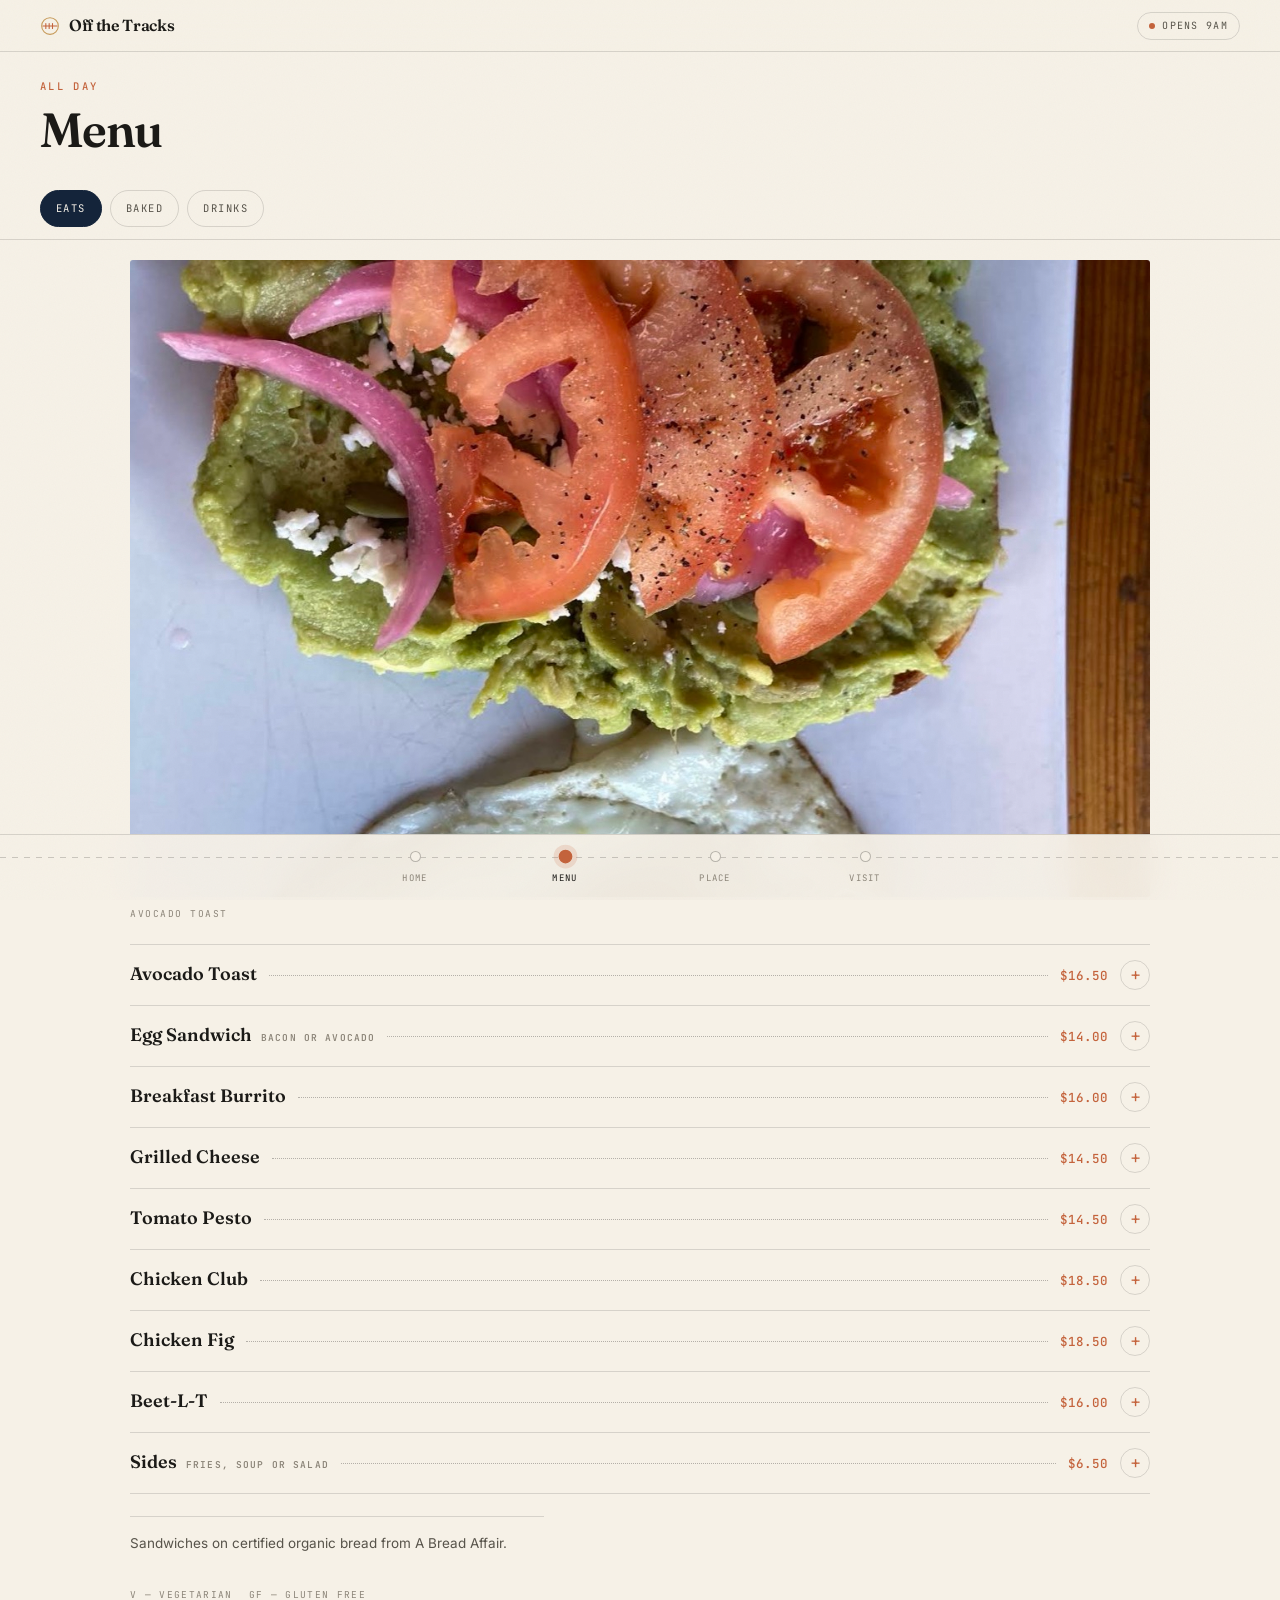
==== site/menu.html @ de255e54 "Add pickup ordering and table booking (simulated) Two interactive flows for the pitch, neither of wh" ====
<!doctype html>
<html lang="en">
<head>
<meta charset="utf-8">
<meta name="viewport" content="width=device-width, initial-scale=1, viewport-fit=cover">
<title>Menu — Off the Tracks</title>
<meta name="description" content="Coffee, pastry, breakfast and lunch at Off the Tracks, Railspur Alley, Granville Island.">
<meta name="theme-color" content="#F6F1E7">

<link rel="preconnect" href="https://fonts.googleapis.com">
<link rel="preconnect" href="https://fonts.gstatic.com" crossorigin>
<link rel="stylesheet" href="https://fonts.googleapis.com/css2?family=Fraunces:opsz,wght@9..144,300;9..144,400;9..144,600&family=Inter:wght@300;400;500&family=JetBrains+Mono:wght@400;500&display=swap">
<link rel="stylesheet" href="app.css">

<style>
/* ── menu only ─────────────────────────────────────────── */
.head{padding:26px var(--pad) 4px}
.head h1{font-size:clamp(34px,10vw,48px)}

.tabs{
  position:sticky;top:var(--top);z-index:40;
  padding:12px var(--pad);background:rgba(246,241,231,.94);
  backdrop-filter:blur(14px);-webkit-backdrop-filter:blur(14px);
  border-bottom:1px solid var(--line);margin-top:18px;
}
.tabs__row{display:flex;gap:8px;overflow-x:auto;scrollbar-width:none}
.tabs__row::-webkit-scrollbar{display:none}
.tab{
  flex:none;padding:9px 15px;border-radius:100px;border:1px solid var(--line);
  font-family:var(--mono);font-size:10.5px;letter-spacing:.14em;text-transform:uppercase;
  color:var(--ink-60);white-space:nowrap;min-height:36px;transition:all .3s var(--ease);
}
.tab[aria-selected="true"]{background:var(--navy);border-color:var(--navy);color:var(--cream)}

.panel{padding:20px var(--pad) 34px;max-width:var(--maxw);margin:0 auto}

/* photo cards — the picture does the describing */
.mgrid{display:grid;grid-template-columns:repeat(2,1fr);gap:12px}
.mcard{
  background:var(--cream-2);border:1px solid var(--line);border-radius:3px;overflow:hidden;
  display:flex;flex-direction:column;
}
.mcard__ph{position:relative;aspect-ratio:1/1;overflow:hidden}
.mcard__ph img{width:100%;height:100%;object-fit:cover}
.mcard__tag{
  position:absolute;top:8px;left:8px;background:var(--terra);color:#fff;
  font-family:var(--mono);font-size:8.5px;letter-spacing:.14em;text-transform:uppercase;
  padding:3px 7px;border-radius:2px;
}
.mcard__in{padding:11px 12px 13px;display:flex;flex-direction:column;gap:7px;flex:1}
.mcard h3{font-size:15px;line-height:1.2}
.mcard__foot{display:flex;align-items:center;gap:7px;margin-top:auto}
.price{font-family:var(--mono);font-size:12.5px;font-weight:500;color:var(--terra)}
.chip{
  font-family:var(--mono);font-size:8.5px;letter-spacing:.1em;padding:2px 5px;border-radius:2px;
  border:1px solid rgba(34,64,46,.32);color:var(--fir);
}

/* one photo opens each tab, then the list */
.mhero{margin:0 0 22px}
.mhero img{width:100%;aspect-ratio:16/10;object-fit:cover;border-radius:3px}
.mhero figcaption{
  margin-top:9px;font-family:var(--mono);font-size:9.5px;letter-spacing:.16em;
  text-transform:uppercase;color:var(--ink-40);
}
.mfoot{
  margin:22px 0 0;padding-top:16px;border-top:1px solid var(--line);
  font-size:13.5px;line-height:1.55;color:var(--ink-60);max-width:46ch;
}

/* rows — name, and nothing it doesn't need */
.mrows{border-top:1px solid var(--line)}
.mrow{display:flex;align-items:baseline;gap:12px;padding:15px 0;border-bottom:1px solid var(--line)}
.mrow__n{font-family:var(--serif);font-size:18px;font-weight:600;flex:none}
.mrow__n i{
  font-style:normal;font-family:var(--mono);font-size:9.5px;letter-spacing:.12em;
  text-transform:uppercase;color:var(--ink-40);margin-left:9px;
}
.mrow__dot{flex:1;border-bottom:1px dotted rgba(27,26,23,.3);transform:translateY(-4px)}

.legend{
  margin:0 auto;padding:0 var(--pad) 34px;max-width:var(--maxw);
  font-family:var(--mono);font-size:9.5px;letter-spacing:.14em;
  text-transform:uppercase;color:var(--ink-40);display:flex;gap:16px;flex-wrap:wrap;
}
.note{
  margin:26px var(--pad) 0;padding:14px 16px;border-left:2px solid var(--brass);
  background:var(--cream-2);font-size:13px;line-height:1.55;color:var(--ink-60);
}
.note b{font-family:var(--serif);color:var(--ink);display:block;font-size:14.5px;margin-bottom:2px}

@media(min-width:760px){ .mgrid{grid-template-columns:repeat(4,1fr);gap:16px} }
</style>
</head>
<body>

<header class="top">
  <a class="top__name" href="index.html" aria-label="Off the Tracks, home">
    <svg viewBox="0 0 24 24" fill="none" aria-hidden="true">
      <circle cx="12" cy="12" r="10" stroke="#C89B5A" stroke-width="1.3"/>
      <path d="M3.5 12h17M7 9v6M11 9v6M15 9v6" stroke="#C4633C" stroke-width="1.3" stroke-linecap="round"/>
    </svg>
    Off the Tracks
  </a>
  <div class="status" id="status" role="status" aria-live="polite">
    <span class="status__dot"></span><span class="status__txt">Hours</span>
  </div>
</header>

<main>
  <div class="head">
    <p class="eyebrow">All day</p>
    <h1>Menu</h1>
  </div>

  <div class="tabs">
    <div class="tabs__row" role="tablist" aria-label="Menu categories" id="tabs"></div>
  </div>

  <div class="panel" id="panel"></div>

  <p class="legend"><span>V — Vegetarian</span><span>GF — Gluten free</span></p>
</main>

<nav class="line" aria-label="Main">
  <a class="stop" href="index.html"><span class="stop__pin"></span>Home</a>
  <a class="stop" href="menu.html" aria-current="page"><span class="stop__pin"></span>Menu</a>
  <a class="stop" href="place.html"><span class="stop__pin"></span>Place</a>
  <a class="stop" href="visit.html"><span class="stop__pin"></span>Visit</a>
</nav>

<div class="toast" id="toast" role="status" aria-live="polite"></div>
<script src="app.js"></script>
<script src="order.js"></script>
</body>
</html>
---- site/app.css ----
/* ═══════════════════════════════════════════════════════════
   OFF THE TRACKS — shared stylesheet
   Four pages, one job each. Palette taken from the room:
   Railspur navy (signage, umbrellas, the blue cups), terracotta
   (banners, patio chairs), fir green (siding), brass, paper cream.
   ═══════════════════════════════════════════════════════════ */
:root{
  --navy:#14243A;  --terra:#C4633C;  --brass:#C89B5A;  --fir:#22402E;
  --cream:#F6F1E7; --cream-2:#EFE7D9;
  --ink:#1B1A17;   --ink-60:#57534A; --ink-40:#8C8579;
  --line:rgba(27,26,23,.14);

  --serif:'Fraunces',ui-serif,Georgia,serif;
  --sans:'Inter',-apple-system,BlinkMacSystemFont,'Segoe UI',Roboto,sans-serif;
  --mono:'JetBrains Mono',ui-monospace,SFMono-Regular,Menlo,monospace;

  --pad:22px;
  --maxw:1100px;
  --ease:cubic-bezier(.22,.61,.36,1);
  --ease-out:cubic-bezier(.16,1,.3,1);
  --nav:calc(66px + env(safe-area-inset-bottom,0px));
  --top:calc(52px + env(safe-area-inset-top,0px));
}

*,*::before,*::after{box-sizing:border-box}
html{-webkit-text-size-adjust:100%}
body{
  margin:0;background:var(--cream);color:var(--ink);
  font-family:var(--sans);font-size:16px;line-height:1.6;
  -webkit-font-smoothing:antialiased;overflow-x:hidden;
  padding-bottom:var(--nav);
}
img{max-width:100%;display:block}
[hidden]{display:none!important}   /* .btn's display:flex would otherwise win */
a{color:inherit;text-decoration:none}
button{font:inherit;color:inherit;border:0;background:none;cursor:pointer}
:focus-visible{outline:2px solid var(--terra);outline-offset:3px}

/* paper grain */
body::after{
  content:"";position:fixed;inset:0;z-index:9998;pointer-events:none;
  opacity:.035;mix-blend-mode:multiply;
  background-image:url("data:image/svg+xml,%3Csvg xmlns='http://www.w3.org/2000/svg' width='200' height='200'%3E%3Cfilter id='n'%3E%3CfeTurbulence type='fractalNoise' baseFrequency='.85' numOctaves='3'/%3E%3C/filter%3E%3Crect width='200' height='200' filter='url(%23n)'/%3E%3C/svg%3E");
}

/* native cross-document transitions where supported */
@view-transition{navigation:auto}

h1,h2,h3{font-family:var(--serif);font-weight:600;line-height:1.08;margin:0;letter-spacing:-.025em}
h2{font-size:clamp(28px,8vw,42px)}
p{margin:0 0 .9em}
.wrap{width:100%;max-width:var(--maxw);margin:0 auto;padding:0 var(--pad)}
.eyebrow{
  font-family:var(--mono);font-size:10.5px;font-weight:500;
  letter-spacing:.22em;text-transform:uppercase;color:var(--terra);
}

/* ═══ TOP BAR ═══════════════════════════════════════════ */
.top{
  position:sticky;top:0;z-index:50;height:var(--top);
  padding:env(safe-area-inset-top,0px) var(--pad) 0;
  display:flex;align-items:center;justify-content:space-between;gap:12px;
  background:rgba(246,241,231,.92);border-bottom:1px solid var(--line);
  backdrop-filter:blur(14px);-webkit-backdrop-filter:blur(14px);
}
.top--dark{background:rgba(20,36,58,.6);border-bottom-color:rgba(246,241,231,.14)}
.top__name{
  font-family:var(--serif);font-size:16px;font-weight:600;letter-spacing:-.02em;
  display:flex;align-items:center;gap:9px;
}
.top__name svg{width:20px;height:20px;flex:none}
.top--dark .top__name{color:var(--cream)}

.status{
  display:inline-flex;align-items:center;gap:7px;
  font-family:var(--mono);font-size:10px;letter-spacing:.13em;text-transform:uppercase;
  padding:5px 11px;border-radius:100px;white-space:nowrap;
  border:1px solid var(--line);color:var(--ink-60);
}
.status__dot{width:6px;height:6px;border-radius:50%;background:#3E9B5C;flex:none}
.status__dot.shut{background:var(--terra)}
.top--dark .status{border-color:rgba(246,241,231,.28);color:rgba(246,241,231,.85);
  background:rgba(15,26,42,.35)}
.top--dark .status__dot{background:#79C08C}

/* ═══ BOTTOM NAV — the line, with four stops ════════════ */
.line{
  position:fixed;left:0;right:0;bottom:0;z-index:80;height:var(--nav);
  padding-bottom:env(safe-area-inset-bottom,0px);
  background:rgba(246,241,231,.95);border-top:1px solid var(--line);
  backdrop-filter:blur(16px);-webkit-backdrop-filter:blur(16px);
  display:flex;
}
.line::before{                       /* the rail itself */
  content:"";position:absolute;left:0;right:0;top:22px;height:1px;
  background:repeating-linear-gradient(90deg,rgba(27,26,23,.2) 0 6px,transparent 6px 12px);
}
.stop{
  flex:1;display:flex;flex-direction:column;align-items:center;justify-content:flex-start;
  gap:9px;padding-top:16px;position:relative;min-height:56px;
  font-family:var(--mono);font-size:9px;letter-spacing:.14em;text-transform:uppercase;
  color:var(--ink-40);transition:color .3s var(--ease);
}
.stop__pin{
  width:11px;height:11px;border-radius:50%;background:var(--cream);
  border:1.5px solid rgba(27,26,23,.28);position:relative;z-index:1;
  transition:all .35s var(--ease-out);
}
.stop[aria-current="page"]{color:var(--ink)}
.stop[aria-current="page"] .stop__pin{
  background:var(--terra);border-color:var(--terra);transform:scale(1.25);
  box-shadow:0 0 0 4px rgba(196,99,60,.16);
}
.stop:active .stop__pin{transform:scale(.9)}

/* ═══ reveal ════════════════════════════════════════════ */
.rv{opacity:0;transform:translateY(18px);transition:opacity .7s var(--ease),transform .7s var(--ease)}
.rv.in{opacity:1;transform:none}
.rv[data-d="1"]{transition-delay:.07s}.rv[data-d="2"]{transition-delay:.14s}
.rv[data-d="3"]{transition-delay:.21s}.rv[data-d="4"]{transition-delay:.28s}

/* ═══ buttons ═══════════════════════════════════════════ */
.btn{
  display:flex;align-items:center;justify-content:center;gap:9px;min-height:52px;
  border-radius:3px;font-family:var(--mono);font-size:11px;letter-spacing:.14em;
  text-transform:uppercase;transition:transform .2s var(--ease);
}
.btn:active{transform:scale(.98)}
.btn svg{width:15px;height:15px;stroke:currentColor;fill:none;stroke-width:1.7;flex:none}
.btn--fill{background:var(--terra);color:#fff}
.btn--out{border:1px solid var(--line);color:var(--ink)}
.on-navy .btn--out{border-color:rgba(246,241,231,.3);color:var(--cream)}

/* ═══ toast ═════════════════════════════════════════════ */
.toast{
  position:fixed;left:50%;top:calc(env(safe-area-inset-top,0px) + 62px);z-index:300;
  transform:translate(-50%,-16px);opacity:0;pointer-events:none;
  background:var(--navy);color:var(--cream);padding:10px 18px;border-radius:100px;
  font-family:var(--mono);font-size:10px;letter-spacing:.14em;text-transform:uppercase;
  transition:opacity .3s var(--ease),transform .35s var(--ease-out);white-space:nowrap;
  box-shadow:0 4px 20px rgba(15,26,42,.25);
}
.toast.on{opacity:1;transform:translate(-50%,0)}

/* ═══ shared: photo tiles ═══════════════════════════════ */
.fade{opacity:0;transform:scale(1.02);transition:opacity .6s var(--ease),transform .8s var(--ease)}
.fade.ok{opacity:1;transform:none}

/* ═══════════════════════════════════════════════════════
   ORDERING + BOOKING
   Shared by order.js (cart, checkout) and reserve.js (tables).
   ═══════════════════════════════════════════════════════ */

/* the little + on each menu item */
.add{
  width:30px;height:30px;flex:none;margin-left:auto;border-radius:50%;
  border:1px solid var(--line);color:var(--terra);font-size:17px;line-height:1;
  display:grid;place-items:center;transition:all .2s var(--ease);
}
.add:active{transform:scale(.88);background:var(--terra);color:#fff;border-color:var(--terra)}
@media(hover:hover){.add:hover{background:var(--terra);color:#fff;border-color:var(--terra)}}

/* floating cart pill, above the rail */
.cartpill{
  position:fixed;left:50%;transform:translateX(-50%);
  bottom:calc(var(--nav) + 14px);z-index:90;
  display:flex;align-items:center;gap:10px;
  padding:12px 18px;border-radius:100px;background:var(--navy);color:var(--cream);
  font-family:var(--mono);font-size:11px;letter-spacing:.12em;text-transform:uppercase;
  box-shadow:0 6px 24px rgba(15,26,42,.34);
  animation:pillIn .45s var(--ease-out);
}
.cartpill svg{width:16px;height:16px;stroke:currentColor;fill:none;stroke-width:1.6}
.cartpill b{color:var(--brass);font-weight:500}
.cartpill.pop{animation:pop .4s var(--ease-out)}
@keyframes pillIn{from{opacity:0;transform:translate(-50%,14px)}to{opacity:1;transform:translate(-50%,0)}}
@keyframes pop{0%{transform:translate(-50%,0) scale(1)}45%{transform:translate(-50%,0) scale(1.07)}100%{transform:translate(-50%,0) scale(1)}}

/* bottom sheet */
.sheet{position:fixed;inset:0;z-index:200;display:none}
.sheet.open{display:block}
.sheet__scrim{
  position:absolute;inset:0;background:rgba(12,20,32,.6);
  opacity:0;transition:opacity .3s var(--ease);
}
.sheet.show .sheet__scrim{opacity:1}
.sheet__panel{
  position:absolute;left:0;right:0;bottom:0;max-height:92svh;
  background:var(--cream);border-radius:14px 14px 0 0;
  transform:translateY(100%);transition:transform .38s var(--ease-out);
  display:flex;flex-direction:column;
}
.sheet.show .sheet__panel{transform:none}
.sheet__panel::before{
  content:"";position:absolute;top:9px;left:50%;transform:translateX(-50%);
  width:36px;height:4px;border-radius:2px;background:rgba(27,26,23,.18);
}
.sheet__x{
  position:absolute;top:6px;right:6px;width:44px;height:44px;
  display:grid;place-items:center;font-size:24px;color:var(--ink-40);z-index:2;
}
.sheet__body{
  overflow-y:auto;-webkit-overflow-scrolling:touch;
  padding:34px var(--pad) calc(28px + env(safe-area-inset-bottom,0px));
}
.sheet__h{font-family:var(--serif);font-size:28px;font-weight:600;letter-spacing:-.025em;margin:8px 0 6px}
.sheet__note{color:var(--ink-60);font-size:14.5px;line-height:1.6;margin:0 0 22px}

/* cart lines */
.lines{margin:18px 0 0;border-top:1px solid var(--line)}
.cline{
  display:grid;grid-template-columns:1fr auto;gap:4px 14px;align-items:center;
  padding:14px 0;border-bottom:1px solid var(--line);
}
.cline__n{font-family:var(--serif);font-size:17px;font-weight:600}
.cline__p{font-family:var(--mono);font-size:13px;color:var(--terra)}
.qty{grid-column:1/-1;display:flex;align-items:center;gap:14px;margin-top:2px}
.qty button{
  width:30px;height:30px;border:1px solid var(--line);border-radius:50%;
  display:grid;place-items:center;font-size:15px;color:var(--ink);
}
.qty button:active{background:var(--cream-2)}
.qty span{font-family:var(--mono);font-size:13px;min-width:14px;text-align:center}

.totals{margin:20px 0 24px;padding-top:4px}
.totals div{display:flex;justify-content:space-between;padding:6px 0}
.totals dt{color:var(--ink-60);font-size:14px}
.totals dd{margin:0;font-family:var(--mono);font-size:13px}
.totals__t{border-top:1px solid var(--line);margin-top:6px;padding-top:12px!important}
.totals__t dt{color:var(--ink);font-family:var(--serif);font-size:18px;font-weight:600}
.totals__t dd{font-size:16px;color:var(--terra);font-weight:500}

/* form fields */
.fld{display:block;margin-top:16px}
.fld span{
  display:block;font-family:var(--mono);font-size:9.5px;letter-spacing:.16em;
  text-transform:uppercase;color:var(--ink-40);margin-bottom:7px;
}
.fld input{
  width:100%;min-height:50px;padding:0 14px;font:inherit;font-size:16px;
  background:var(--cream-2);border:1px solid var(--line);border-radius:3px;color:var(--ink);
}
.fld input:focus{outline:2px solid var(--terra);outline-offset:1px}

/* pickup-time and payment choices */
.chips{display:flex;gap:8px;overflow-x:auto;scrollbar-width:none;padding-bottom:4px;margin-bottom:6px}
.chips::-webkit-scrollbar{display:none}
.chip2{
  flex:none;padding:11px 15px;border-radius:100px;border:1px solid var(--line);
  font-family:var(--mono);font-size:10.5px;letter-spacing:.1em;text-transform:uppercase;
  color:var(--ink-60);white-space:nowrap;min-height:42px;transition:all .25s var(--ease);
}
.chip2[aria-checked="true"]{background:var(--navy);border-color:var(--navy);color:var(--cream)}

.pay{display:grid;gap:8px;margin:12px 0 26px}
.pay__opt{
  text-align:left;padding:15px 16px;border:1px solid var(--line);border-radius:3px;
  transition:all .25s var(--ease);
}
.pay__opt b{display:block;font-family:var(--serif);font-size:16px;font-weight:600}
.pay__opt span{font-size:12.5px;color:var(--ink-40)}
.pay__opt[aria-checked="true"]{border-color:var(--terra);background:rgba(196,99,60,.06)}

.sheet__body .btn,.rsv__form .btn{width:100%}
.btn--ghost{color:var(--ink-40);font-size:10.5px;margin-top:10px}
.btn[disabled]{opacity:.6;pointer-events:none}

/* confirmation */
.tick2{
  width:46px;height:46px;border-radius:50%;background:var(--fir);color:var(--cream);
  display:grid;place-items:center;font-size:22px;margin-bottom:18px;
  animation:pop2 .5s var(--ease-out);
}
@keyframes pop2{from{transform:scale(.4);opacity:0}to{transform:scale(1);opacity:1}}
.demo{
  margin:18px 0 22px;padding:11px 14px;border-left:2px solid var(--brass);
  background:var(--cream-2);font-size:12.5px;line-height:1.5;color:var(--ink-60);
}

/* ── booking ─────────────────────────────────────────── */
.rsv__h{font-family:var(--serif);font-size:clamp(28px,7.6vw,38px);font-weight:600;
  letter-spacing:-.025em;margin:10px 0 8px}
.rsv__sub{color:var(--ink-60);font-size:15px;line-height:1.6;margin:0 0 26px;max-width:44ch}
.rsv__lbl{
  font-family:var(--mono);font-size:9.5px;letter-spacing:.18em;text-transform:uppercase;
  color:var(--ink-40);margin:22px 0 10px;display:flex;align-items:center;gap:12px;
}
.rsv__avail{font-style:normal;color:var(--fir)}
.rsv__avail.none{color:var(--terra)}
.rsv__row{display:flex;gap:8px;flex-wrap:wrap}
.rsv__row--scroll{flex-wrap:nowrap;overflow-x:auto;scrollbar-width:none;padding-bottom:4px}
.rsv__row--scroll::-webkit-scrollbar{display:none}

.pchip{
  min-width:44px;min-height:44px;padding:0 12px;border-radius:3px;border:1px solid var(--line);
  font-family:var(--mono);font-size:13px;color:var(--ink-60);transition:all .25s var(--ease);
}
.pchip[aria-checked="true"]{background:var(--navy);border-color:var(--navy);color:var(--cream)}

.dchip{
  flex:none;width:62px;padding:9px 0 10px;border-radius:3px;border:1px solid var(--line);
  display:flex;flex-direction:column;align-items:center;gap:1px;transition:all .25s var(--ease);
}
.dchip span{font-family:var(--mono);font-size:8.5px;letter-spacing:.1em;text-transform:uppercase;color:var(--ink-40)}
.dchip b{font-family:var(--serif);font-size:19px;font-weight:600}
.dchip i{font-family:var(--mono);font-size:8.5px;letter-spacing:.1em;text-transform:uppercase;color:var(--ink-40);font-style:normal}
.dchip[aria-checked="true"]{background:var(--navy);border-color:var(--navy)}
.dchip[aria-checked="true"] span,.dchip[aria-checked="true"] b,.dchip[aria-checked="true"] i{color:var(--cream)}

.slots{display:grid;grid-template-columns:repeat(3,1fr);gap:8px}
.slot{
  min-height:52px;border:1px solid var(--line);border-radius:3px;
  display:flex;flex-direction:column;align-items:center;justify-content:center;gap:2px;
  font-family:var(--mono);font-size:12px;color:var(--ink);transition:all .25s var(--ease);
}
.slot i{font-style:normal;font-size:8.5px;letter-spacing:.1em;text-transform:uppercase;color:var(--ink-40)}
.slot i.few{color:var(--terra)}
.slot[disabled]{opacity:.4;text-decoration:line-through;pointer-events:none}
.slot[aria-checked="true"]{background:var(--navy);border-color:var(--navy);color:var(--cream)}
.slot[aria-checked="true"] i{color:var(--brass)}

.rsv__none{color:var(--ink-40);font-size:14px}
.rsv__form{margin-top:26px;padding-top:22px;border-top:1px solid var(--line)}
.rsv__pick{font-size:14.5px;color:var(--ink-60);margin:0 0 6px}
.rsv__pick b{color:var(--ink);font-family:var(--serif);font-size:16px}
.rsv__form .btn{margin-top:20px}

@media(min-width:760px){
  :root{--pad:40px}
  .line{justify-content:center;gap:20px}   /* the bottom nav, not a cart row */
  .stop{flex:0 0 130px}
  .sheet__panel{left:50%;transform:translate(-50%,100%);max-width:540px;border-radius:14px 14px 0 0}
  .sheet.show .sheet__panel{transform:translate(-50%,0)}
  .slots{grid-template-columns:repeat(5,1fr)}
}
@media(prefers-reduced-motion:reduce){
  *,*::before,*::after{animation-duration:.01ms!important;transition-duration:.01ms!important}
  .rv{opacity:1;transform:none}
  @view-transition{navigation:none}
}
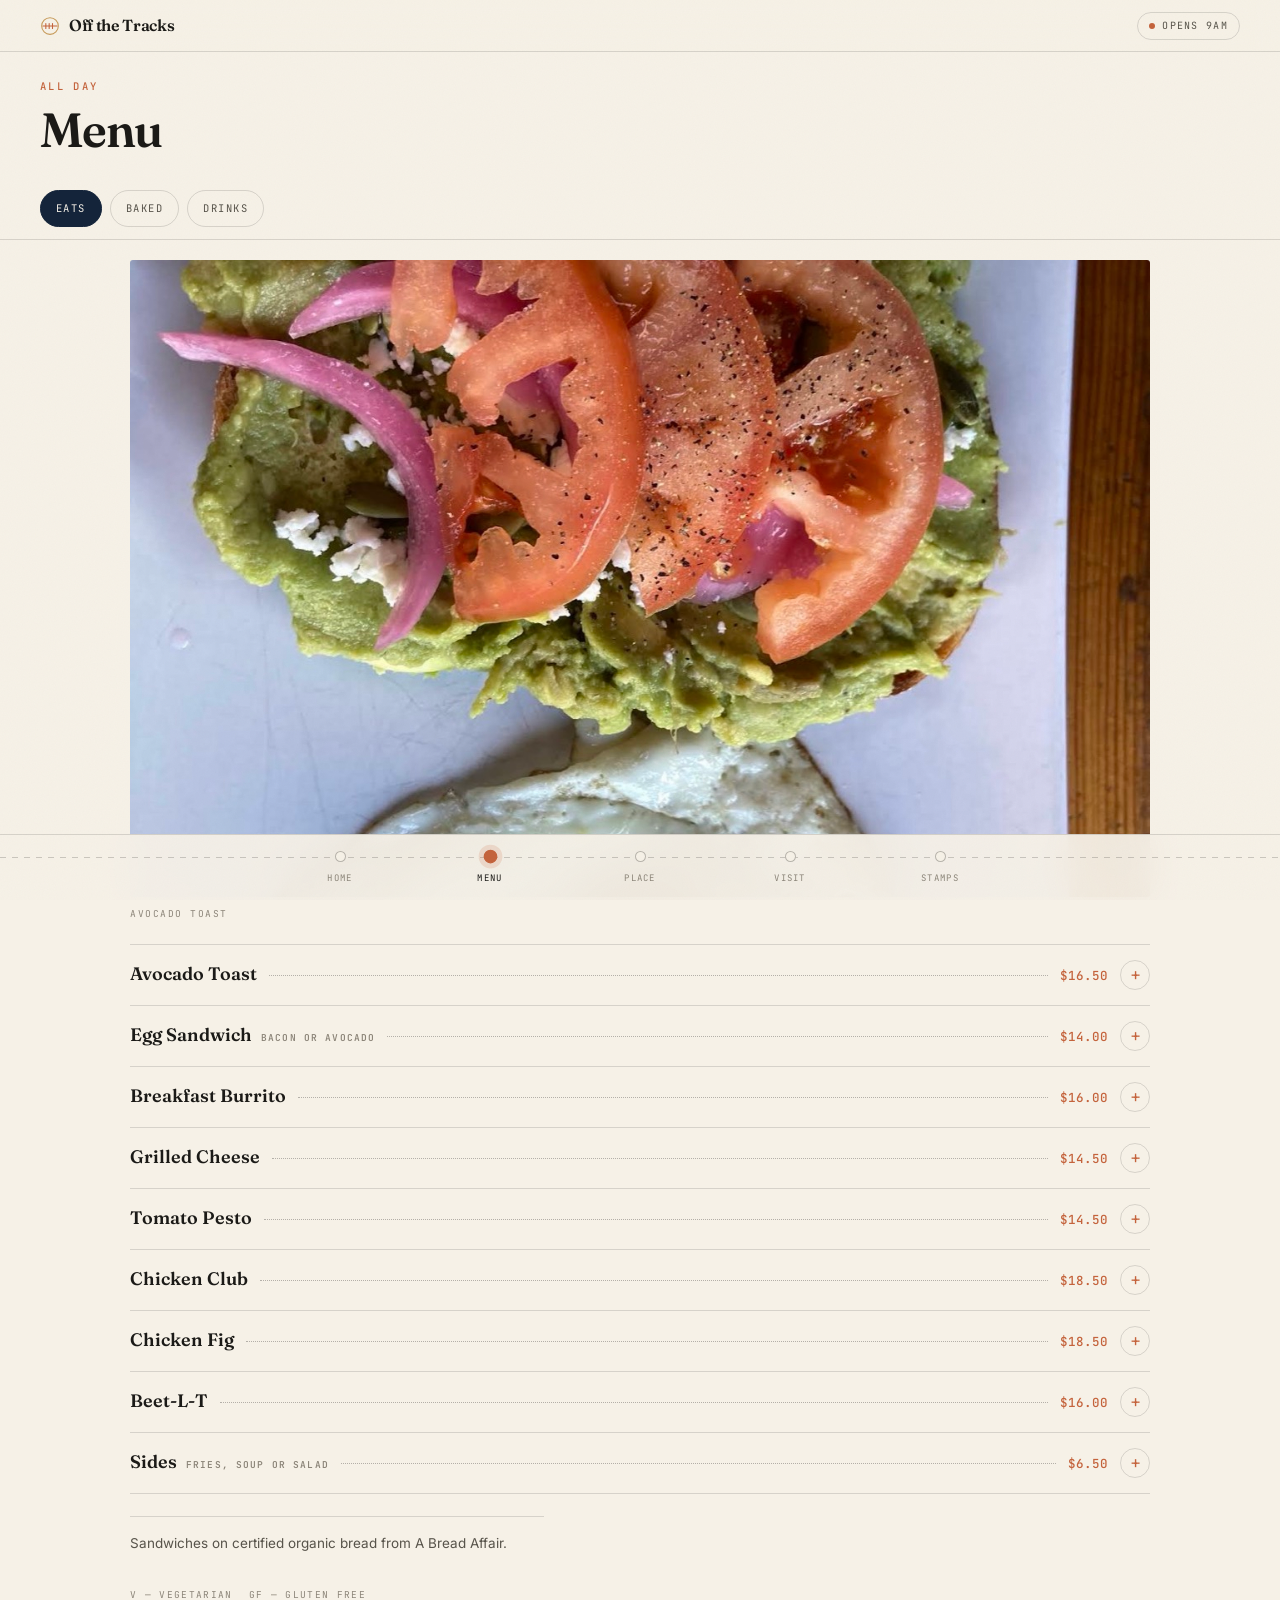
==== commit d643e985: "Make it an app: installable, offline, stamp card, story, reviews Closes the gap against tracksbistro" ====
--- a/site/menu.html
+++ b/site/menu.html
@@ -11,6 +11,8 @@
 <link rel="preconnect" href="https://fonts.gstatic.com" crossorigin>
 <link rel="stylesheet" href="https://fonts.googleapis.com/css2?family=Fraunces:opsz,wght@9..144,300;9..144,400;9..144,600&family=Inter:wght@300;400;500&family=JetBrains+Mono:wght@400;500&display=swap">
 <link rel="stylesheet" href="app.css">
+<link rel="manifest" href="manifest.webmanifest">
+<link rel="apple-touch-icon" href="icons/apple-touch-icon.png">
 
 <style>
 /* ── menu only ─────────────────────────────────────────── */
@@ -127,6 +129,7 @@
   <a class="stop" href="menu.html" aria-current="page"><span class="stop__pin"></span>Menu</a>
   <a class="stop" href="place.html"><span class="stop__pin"></span>Place</a>
   <a class="stop" href="visit.html"><span class="stop__pin"></span>Visit</a>
+  <a class="stop" href="rewards.html"><span class="stop__pin"></span>Stamps</a>
 </nav>
 
 <div class="toast" id="toast" role="status" aria-live="polite"></div>
--- a/site/app.css
+++ b/site/app.css
@@ -146,6 +146,24 @@
 .fade{opacity:0;transform:scale(1.02);transition:opacity .6s var(--ease),transform .8s var(--ease)}
 .fade.ok{opacity:1;transform:none}
 
+/* install invitation — one line, dismissable, never shown twice */
+.install{
+  position:fixed;left:10px;right:10px;bottom:calc(var(--nav) + 10px);z-index:95;
+  display:flex;align-items:center;gap:10px;
+  padding:11px 12px 11px 16px;border-radius:100px;
+  background:var(--navy);color:var(--cream);
+  font-family:var(--mono);font-size:10.5px;letter-spacing:.1em;
+  box-shadow:0 6px 24px rgba(15,26,42,.32);
+  transform:translateY(120%);transition:transform .45s var(--ease-out);
+}
+.install.in{transform:none}
+.install span{flex:1;line-height:1.4}
+.install__go{
+  background:var(--terra);color:#fff;border-radius:100px;padding:8px 15px;
+  font-family:var(--mono);font-size:10.5px;letter-spacing:.12em;text-transform:uppercase;flex:none;
+}
+.install__x{width:30px;height:30px;color:rgba(246,241,231,.55);font-size:19px;flex:none}
+
 /* ═══════════════════════════════════════════════════════
    ORDERING + BOOKING
    Shared by order.js (cart, checkout) and reserve.js (tables).
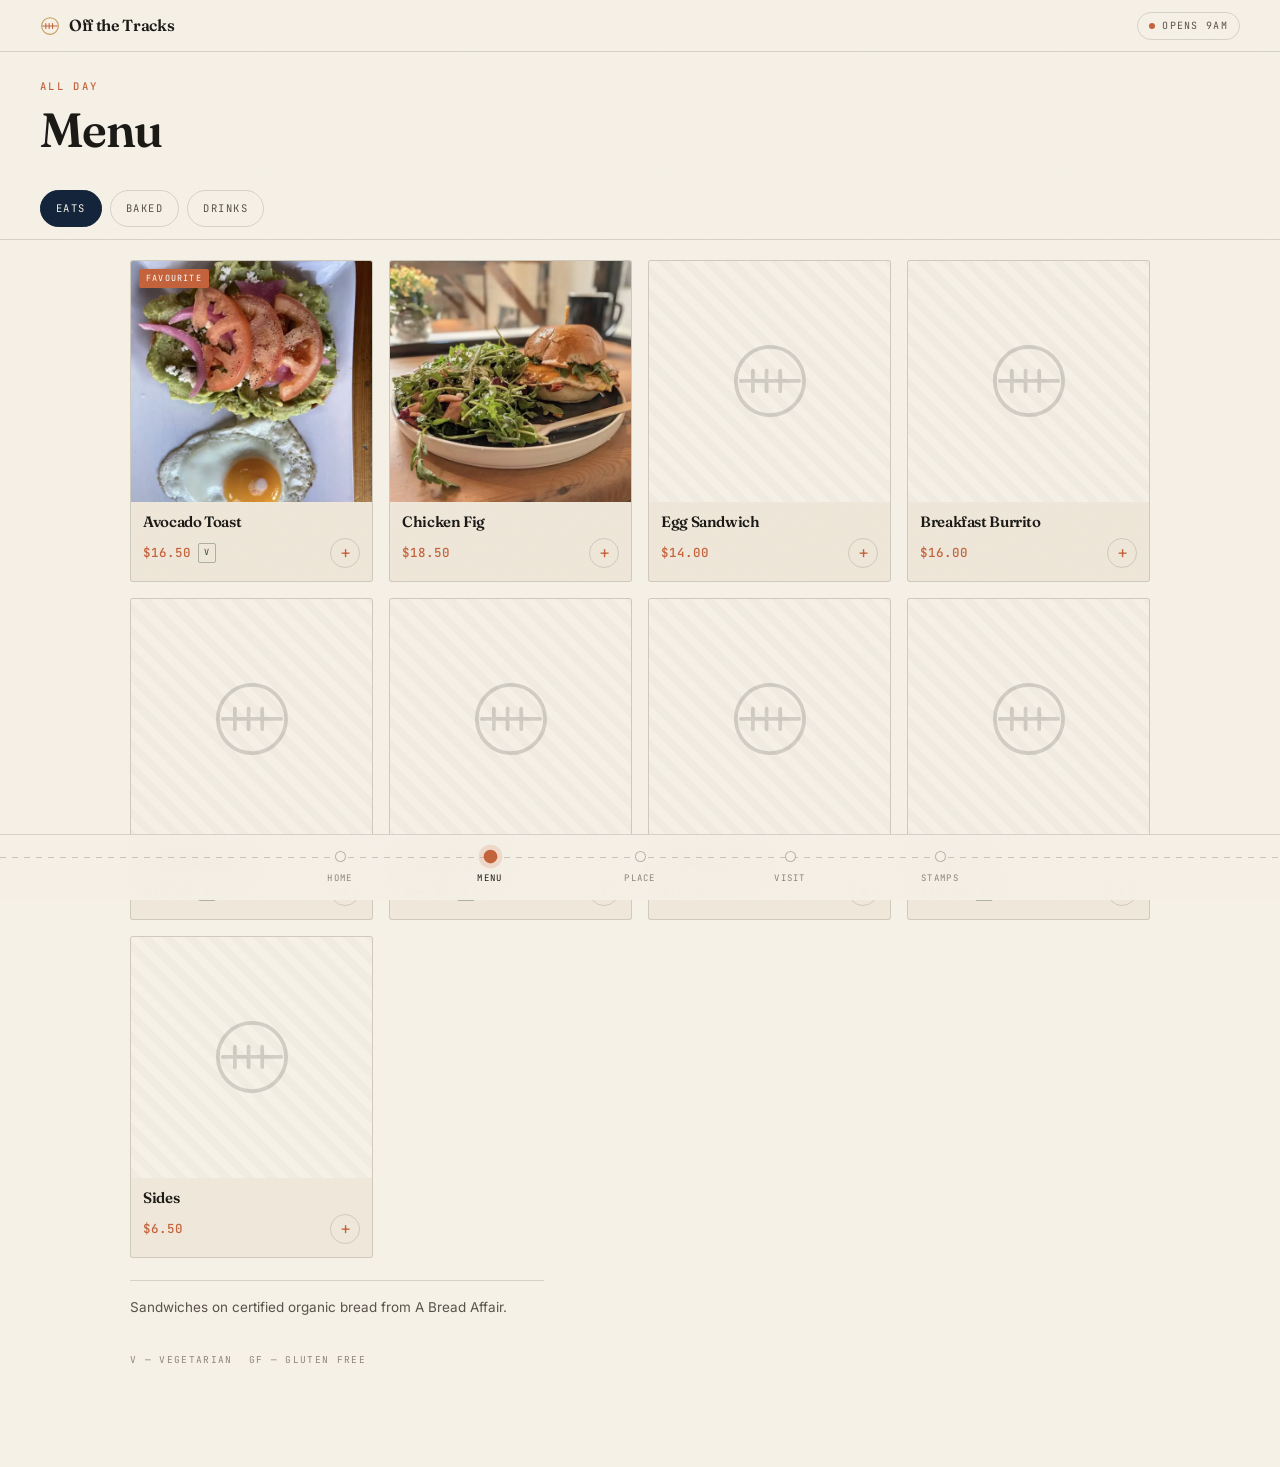
==== commit 3d0a640c: "Photo slots, a browser editor, and real review data - Eats becomes a photo grid. Items without a pho" ====
--- a/site/menu.html
+++ b/site/menu.html
@@ -44,6 +44,14 @@
 }
 .mcard__ph{position:relative;aspect-ratio:1/1;overflow:hidden}
 .mcard__ph img{width:100%;height:100%;object-fit:cover}
+/* awaiting a photo — the house mark, not a grey box */
+.mcard__ph--none{
+  display:grid;place-items:center;color:rgba(27,26,23,.16);
+  background:
+    repeating-linear-gradient(45deg,rgba(27,26,23,.025) 0 8px,transparent 8px 16px),
+    var(--cream);
+}
+.mcard__ph--none svg{width:34%;height:34%}
 .mcard__tag{
   position:absolute;top:8px;left:8px;background:var(--terra);color:#fff;
   font-family:var(--mono);font-size:8.5px;letter-spacing:.14em;text-transform:uppercase;
@@ -133,6 +141,7 @@
 </nav>
 
 <div class="toast" id="toast" role="status" aria-live="polite"></div>
+<script src="content.js"></script>
 <script src="app.js"></script>
 <script src="order.js"></script>
 </body>
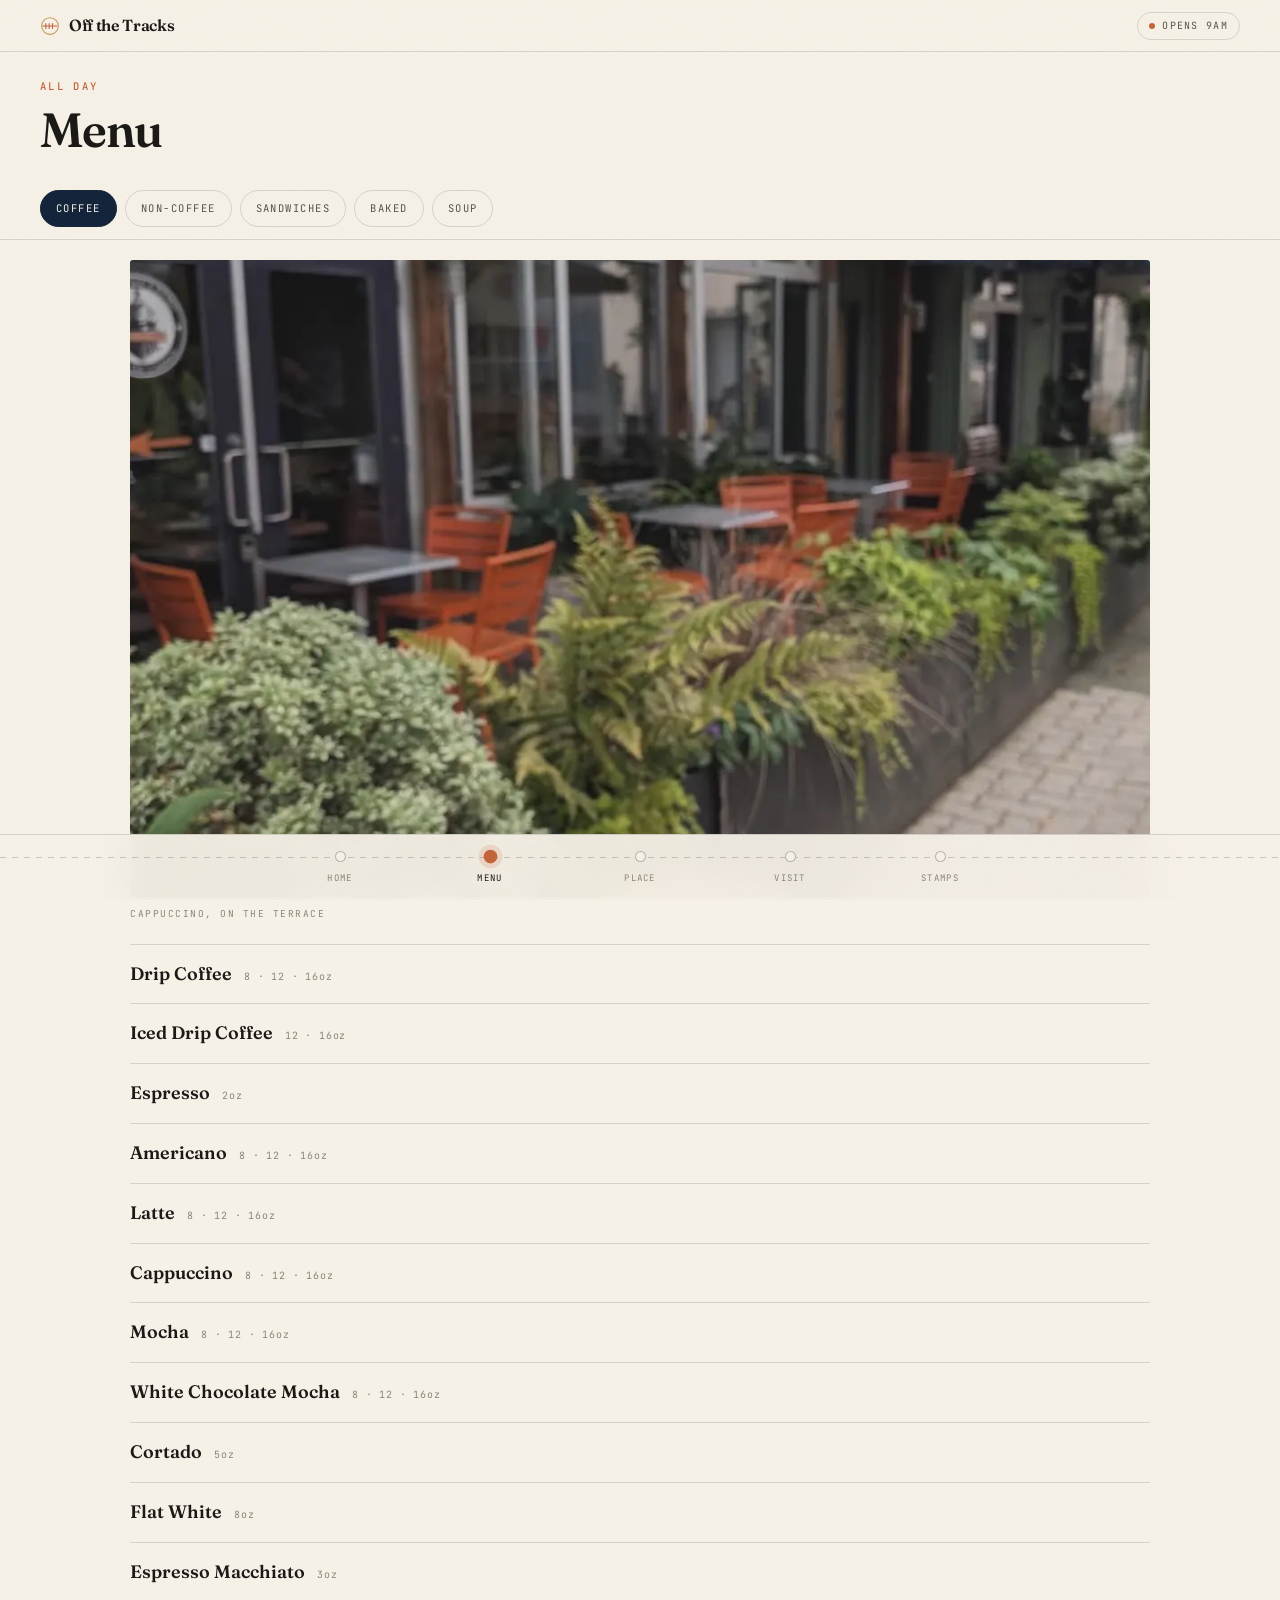
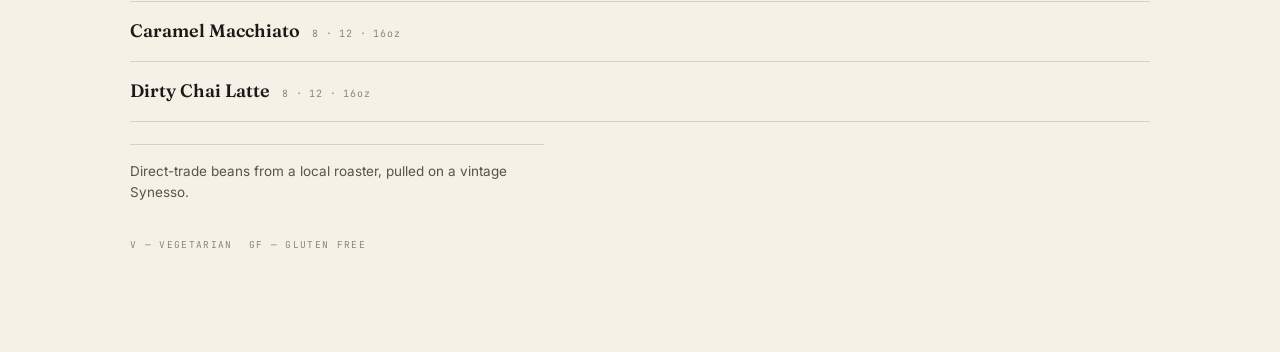
==== commit 57bcd144: "Replace menu with the real one Coffee, Non-Coffee, Sandwiches, Baked, Soup — the actual menu, with d" ====
--- a/site/menu.html
+++ b/site/menu.html
@@ -57,9 +57,12 @@
   font-family:var(--mono);font-size:8.5px;letter-spacing:.14em;text-transform:uppercase;
   padding:3px 7px;border-radius:2px;
 }
-.mcard__in{padding:11px 12px 13px;display:flex;flex-direction:column;gap:7px;flex:1}
+.mcard__in{padding:11px 12px 13px;display:flex;flex-direction:column;gap:6px;flex:1}
 .mcard h3{font-size:15px;line-height:1.2}
-.mcard__foot{display:flex;align-items:center;gap:7px;margin-top:auto}
+.mcard__d{font-size:12px;line-height:1.45;color:var(--ink-60);margin:0}
+.mcard__on{font-family:var(--mono);font-size:9px;letter-spacing:.1em;text-transform:uppercase;
+  color:var(--ink-40);margin:0}
+.mcard__foot{display:flex;align-items:center;gap:7px;margin-top:auto;padding-top:2px}
 .price{font-family:var(--mono);font-size:12.5px;font-weight:500;color:var(--terra)}
 .chip{
   font-family:var(--mono);font-size:8.5px;letter-spacing:.1em;padding:2px 5px;border-radius:2px;
@@ -87,6 +90,8 @@
   text-transform:uppercase;color:var(--ink-40);margin-left:9px;
 }
 .mrow__dot{flex:1;border-bottom:1px dotted rgba(27,26,23,.3);transform:translateY(-4px)}
+.mrow__sizes{flex-basis:100%;font-family:var(--mono);font-size:10px;letter-spacing:.08em;
+  color:var(--ink-40);margin-top:2px}
 
 .legend{
   margin:0 auto;padding:0 var(--pad) 34px;max-width:var(--maxw);
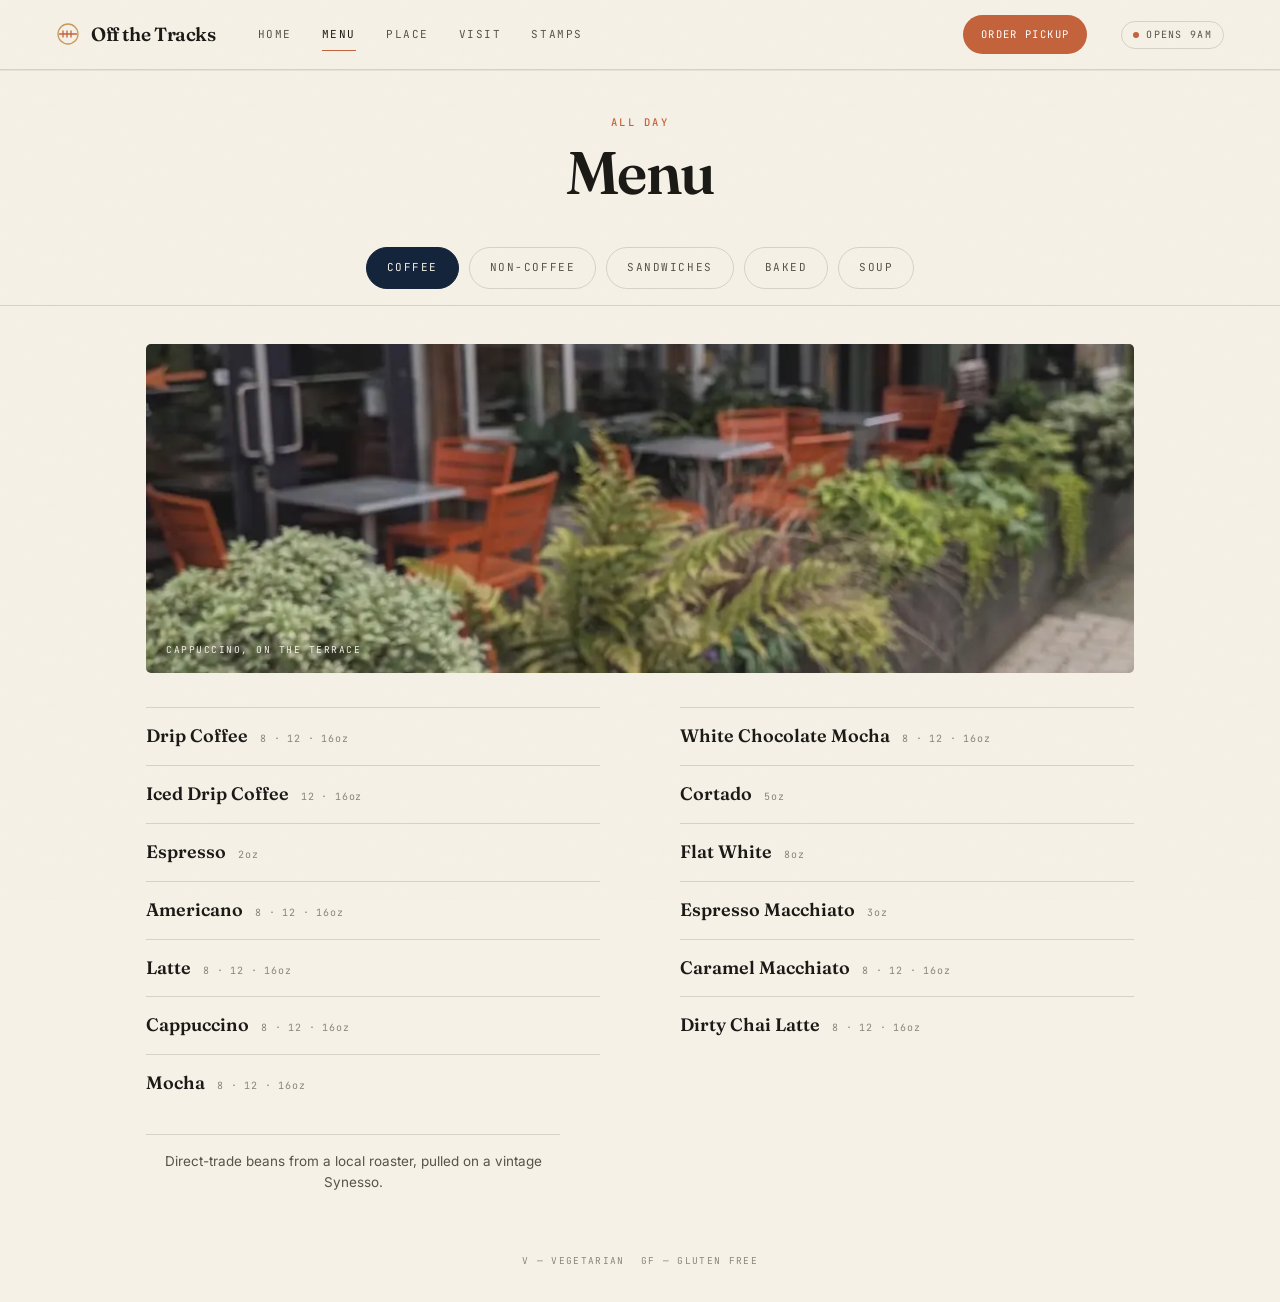
==== commit e0f8be72: "Real desktop layout + fuller Baked section Desktop (>=900px) becomes a proper site instead of a stre" ====
--- a/site/menu.html
+++ b/site/menu.html
@@ -104,7 +104,45 @@
 }
 .note b{font-family:var(--serif);color:var(--ink);display:block;font-size:14.5px;margin-bottom:2px}
 
-@media(min-width:760px){ .mgrid{grid-template-columns:repeat(4,1fr);gap:16px} }
+@media(min-width:760px){ .mgrid{grid-template-columns:repeat(3,1fr);gap:16px} }
+
+/* ── desktop menu: centred, roomy, a real grid ─────────── */
+@media(min-width:900px){
+  .head{max-width:var(--maxw);margin:0 auto;padding:44px var(--pad) 8px;text-align:center}
+  .head h1{font-size:60px}
+  .tabs{
+    padding:16px var(--pad);background:rgba(246,241,231,.92);
+    border-bottom:1px solid var(--line);
+  }
+  .tabs__row{max-width:var(--maxw);margin:0 auto;justify-content:center;gap:10px}
+  .tab{font-size:11px;padding:11px 20px;min-height:42px}
+
+  .panel{padding:38px var(--pad) 60px}
+
+  /* tab hero becomes a contained banner, not a giant square */
+  .mhero{max-width:var(--maxw);margin:0 auto 34px;position:relative}
+  .mhero img{aspect-ratio:21/7;max-height:340px;border-radius:5px}
+  .mhero figcaption{
+    position:absolute;left:20px;bottom:16px;margin:0;color:var(--cream);
+    text-shadow:0 1px 8px rgba(12,20,32,.6);
+  }
+
+  .mgrid{grid-template-columns:repeat(4,1fr);gap:20px}
+  .mcard{border-radius:5px}
+  .mcard__in{padding:14px 15px 16px}
+  .mcard h3{font-size:16.5px}
+  .mcard__d{font-size:12.5px}
+
+  /* drinks split into two columns, each a clean price list */
+  .mrows{columns:2;column-gap:56px;border-top:0}
+  .mrow{
+    break-inside:avoid;border-top:1px solid var(--line);border-bottom:0;
+    padding:14px 0;
+  }
+  .mfoot,.legend{text-align:center}
+  .legend{justify-content:center}
+}
+@media(min-width:1200px){ .mrows{column-gap:80px} }
 </style>
 </head>
 <body>
--- a/site/app.css
+++ b/site/app.css
@@ -83,6 +83,9 @@
   background:rgba(15,26,42,.35)}
 .top--dark .status__dot{background:#79C08C}
 
+/* injected by app.js; only shown on desktop */
+.topnav,.topcta{display:none}
+
 /* ═══ BOTTOM NAV — the line, with four stops ════════════ */
 .line{
   position:fixed;left:0;right:0;bottom:0;z-index:80;height:var(--nav);
@@ -351,6 +354,64 @@
   .sheet.show .sheet__panel{transform:translate(-50%,0)}
   .slots{grid-template-columns:repeat(5,1fr)}
 }
+
+/* ═══════════════════════════════════════════════════════
+   DESKTOP — a proper site, not a stretched phone.
+   The bottom rail becomes a real top nav; content gets room.
+   ═══════════════════════════════════════════════════════ */
+@media(min-width:900px){
+  :root{--nav:0px;--top:70px;--pad:56px}
+
+  body{padding-bottom:0}
+
+  /* the rail retires; the top bar does the work */
+  .line{display:none}
+
+  .top{
+    padding:0 var(--pad);gap:34px;
+    box-shadow:0 1px 0 rgba(27,26,23,.06);
+  }
+  .top--dark{box-shadow:none}   /* transparent over the hero */
+  .top__name{font-size:19px;gap:11px}
+  .top__name svg{width:24px;height:24px}
+
+  .topnav{
+    display:flex;align-items:center;gap:30px;margin-left:8px;margin-right:auto;
+  }
+  .topnav a{
+    font-family:var(--mono);font-size:11px;letter-spacing:.14em;text-transform:uppercase;
+    color:var(--ink-60);padding:6px 0;position:relative;transition:color .2s var(--ease);
+  }
+  .topnav a::after{
+    content:"";position:absolute;left:0;right:0;bottom:-2px;height:1.5px;
+    background:var(--terra);transform:scaleX(0);transform-origin:left;
+    transition:transform .25s var(--ease);
+  }
+  .topnav a:hover{color:var(--ink)}
+  .topnav a:hover::after{transform:scaleX(1)}
+  .topnav a[aria-current="page"]{color:var(--ink)}
+  .topnav a[aria-current="page"]::after{transform:scaleX(1)}
+
+  .topcta{
+    display:inline-flex;align-items:center;
+    font-family:var(--mono);font-size:10.5px;letter-spacing:.13em;text-transform:uppercase;
+    background:var(--terra);color:#fff;padding:11px 18px;border-radius:100px;
+    transition:transform .2s var(--ease),box-shadow .25s var(--ease);
+  }
+  .topcta:hover{transform:translateY(-1px);box-shadow:0 6px 18px rgba(196,99,60,.28)}
+
+  /* dark top bars (home hero, visit) get light-on-dark nav */
+  .top--dark .topnav a,.on-navy .topnav a{color:rgba(246,241,231,.72)}
+  .top--dark .topnav a:hover,.top--dark .topnav a[aria-current="page"],
+  .on-navy .topnav a:hover,.on-navy .topnav a[aria-current="page"]{color:var(--cream)}
+
+  /* the floating cart pill moves to the corner, out of the way */
+  .cartpill{left:auto;right:24px;bottom:24px;transform:none}
+  .cartpill.pop{animation:none}
+  @keyframes pillIn{from{opacity:0;transform:translateY(14px)}to{opacity:1;transform:none}}
+
+  .install{left:auto;right:20px;bottom:20px;max-width:360px}
+}
 @media(prefers-reduced-motion:reduce){
   *,*::before,*::after{animation-duration:.01ms!important;transition-duration:.01ms!important}
   .rv{opacity:1;transform:none}
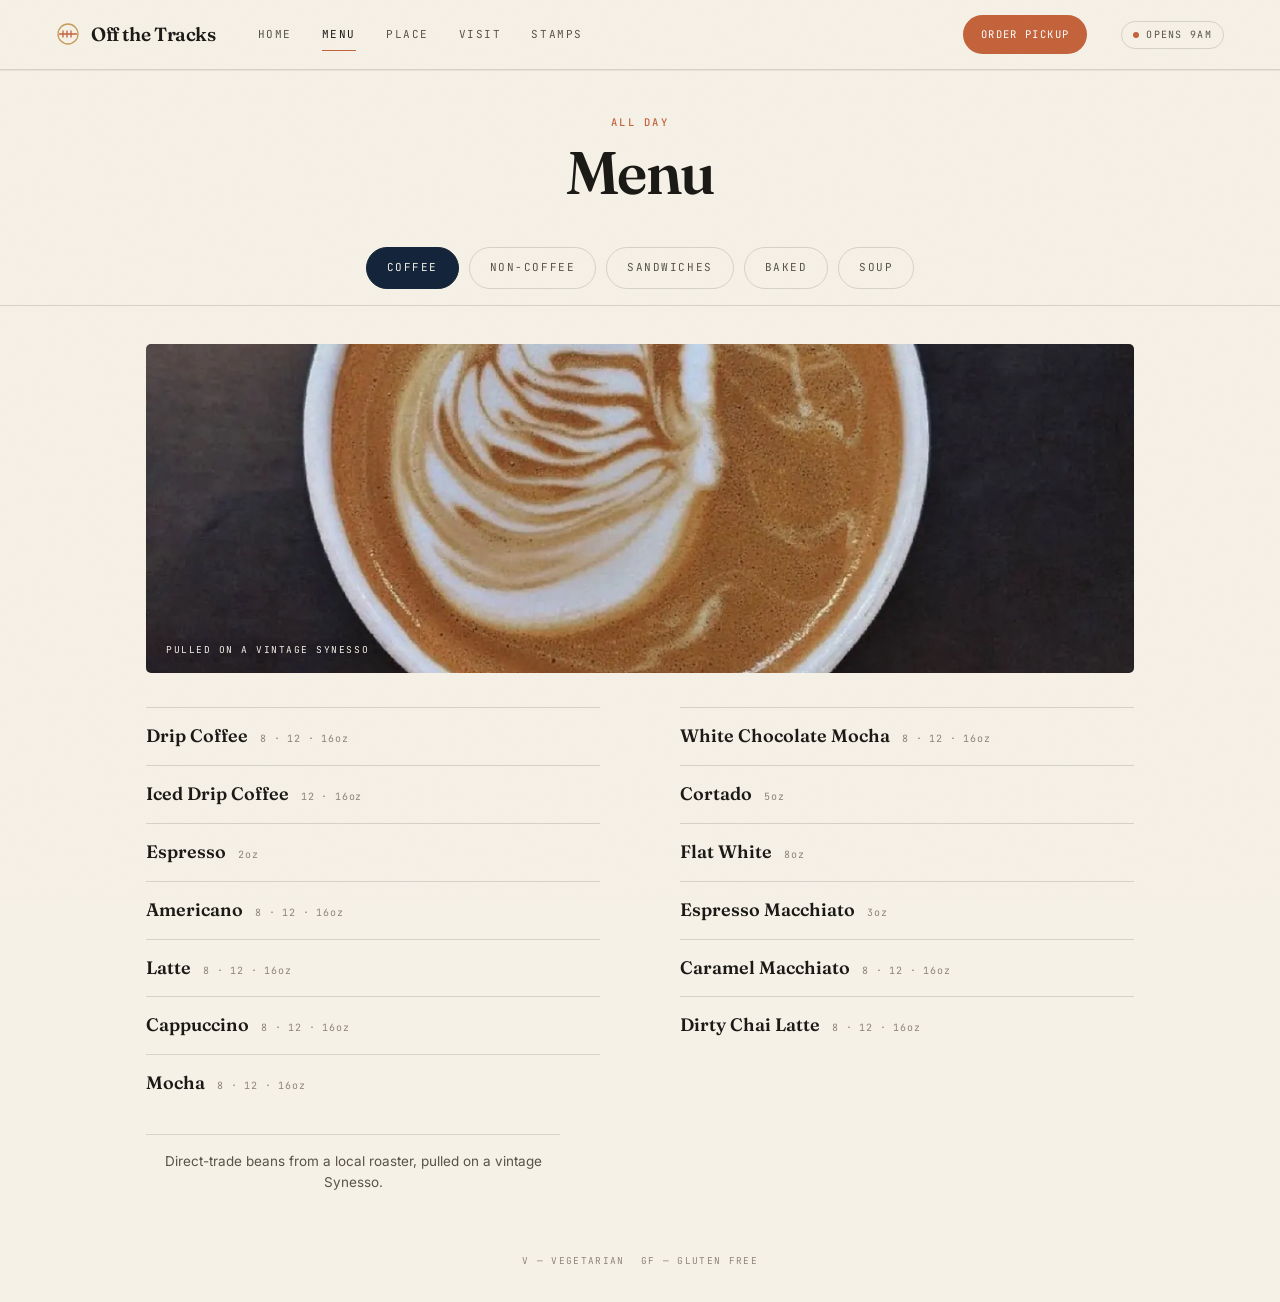
==== commit d039e1e7: "No placeholder square; swap the ugly Coffee banner - Menu items without a photo drop the image block" ====
--- a/site/menu.html
+++ b/site/menu.html
@@ -37,21 +37,17 @@
 .panel{padding:20px var(--pad) 34px;max-width:var(--maxw);margin:0 auto}
 
 /* photo cards — the picture does the describing */
-.mgrid{display:grid;grid-template-columns:repeat(2,1fr);gap:12px}
+.mgrid{display:grid;grid-template-columns:repeat(2,1fr);gap:12px;align-items:start}
 .mcard{
   background:var(--cream-2);border:1px solid var(--line);border-radius:3px;overflow:hidden;
   display:flex;flex-direction:column;
 }
+/* no photo — a clean text card, no placeholder square */
+.mcard--text{background:transparent}
+.mcard--text .mcard__in{padding:14px 14px 15px}
+.mcard--text h3{font-size:16px}
 .mcard__ph{position:relative;aspect-ratio:1/1;overflow:hidden}
 .mcard__ph img{width:100%;height:100%;object-fit:cover}
-/* awaiting a photo — the house mark, not a grey box */
-.mcard__ph--none{
-  display:grid;place-items:center;color:rgba(27,26,23,.16);
-  background:
-    repeating-linear-gradient(45deg,rgba(27,26,23,.025) 0 8px,transparent 8px 16px),
-    var(--cream);
-}
-.mcard__ph--none svg{width:34%;height:34%}
 .mcard__tag{
   position:absolute;top:8px;left:8px;background:var(--terra);color:#fff;
   font-family:var(--mono);font-size:8.5px;letter-spacing:.14em;text-transform:uppercase;
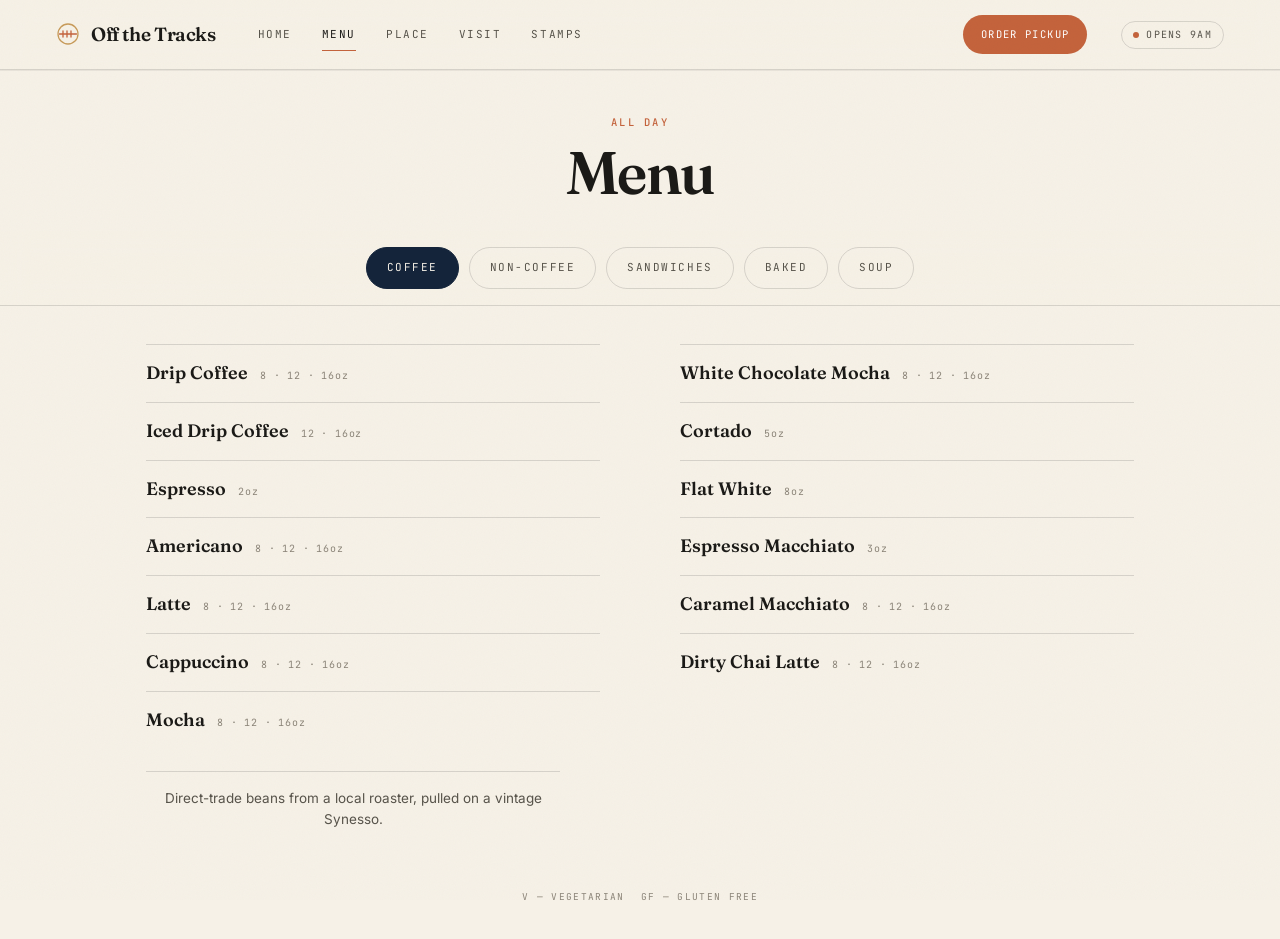
==== commit 827b66e0: "Sandwiches as a tidy descriptive list; drop coffee banner - Sandwiches move from a ragged photo/text" ====
--- a/site/menu.html
+++ b/site/menu.html
@@ -77,6 +77,19 @@
   font-size:13.5px;line-height:1.55;color:var(--ink-60);max-width:46ch;
 }
 
+/* descriptive list — orderly rows for sandwiches */
+.mlist{border-top:1px solid var(--line)}
+.litem{padding:16px 0;border-bottom:1px solid var(--line)}
+.litem__top{display:flex;align-items:baseline;gap:12px}
+.litem__top h3{font-size:18px;flex:none;display:flex;align-items:baseline;gap:8px}
+.litem__line{flex:1;border-bottom:1px dotted rgba(27,26,23,.28);transform:translateY(-4px)}
+.litem__top .price{font-size:13px}
+.litem__top .add{margin-left:2px}
+.litem__d{margin:5px 0 0;font-size:13.5px;line-height:1.5;color:var(--ink-60);max-width:52ch}
+.litem__on{margin:3px 0 0;font-family:var(--mono);font-size:9.5px;letter-spacing:.12em;
+  text-transform:uppercase;color:var(--ink-40)}
+.litem .chip{transform:translateY(-1px)}
+
 /* rows — name, and nothing it doesn't need */
 .mrows{border-top:1px solid var(--line)}
 .mrow{display:flex;align-items:baseline;gap:12px;padding:15px 0;border-bottom:1px solid var(--line)}
@@ -135,6 +148,9 @@
     break-inside:avoid;border-top:1px solid var(--line);border-bottom:0;
     padding:14px 0;
   }
+  /* sandwiches: two orderly descriptive columns */
+  .mlist{columns:2;column-gap:56px;border-top:0}
+  .litem{break-inside:avoid;border-top:1px solid var(--line);border-bottom:0}
   .mfoot,.legend{text-align:center}
   .legend{justify-content:center}
 }
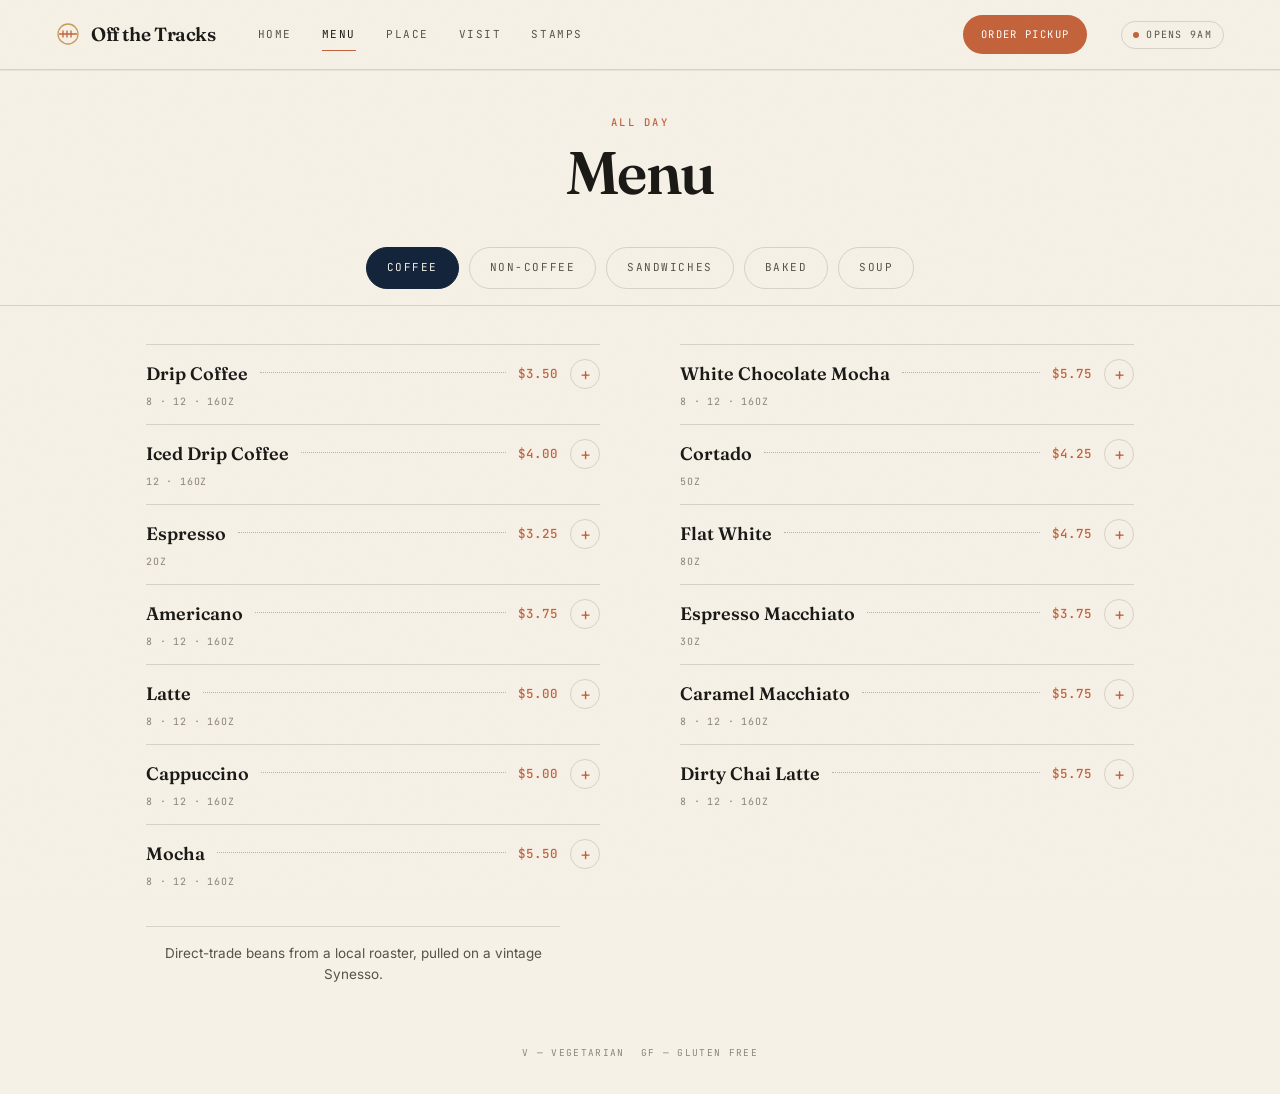
==== commit 76b3f87f: "Tidy drink rows: name/leader/price/+ on line 1, sizes below Adding the + button crowded the size tex" ====
--- a/site/menu.html
+++ b/site/menu.html
@@ -90,17 +90,16 @@
   text-transform:uppercase;color:var(--ink-40)}
 .litem .chip{transform:translateY(-1px)}
 
-/* rows — name, and nothing it doesn't need */
+/* rows — name · · · price +, with sizes on a quiet second line */
 .mrows{border-top:1px solid var(--line)}
-.mrow{display:flex;align-items:baseline;gap:12px;padding:15px 0;border-bottom:1px solid var(--line)}
+.mrow{display:flex;flex-wrap:wrap;align-items:center;gap:0 12px;padding:14px 0;
+  border-bottom:1px solid var(--line)}
 .mrow__n{font-family:var(--serif);font-size:18px;font-weight:600;flex:none}
-.mrow__n i{
-  font-style:normal;font-family:var(--mono);font-size:9.5px;letter-spacing:.12em;
-  text-transform:uppercase;color:var(--ink-40);margin-left:9px;
-}
-.mrow__dot{flex:1;border-bottom:1px dotted rgba(27,26,23,.3);transform:translateY(-4px)}
-.mrow__sizes{flex-basis:100%;font-family:var(--mono);font-size:10px;letter-spacing:.08em;
-  color:var(--ink-40);margin-top:2px}
+.mrow__dot{flex:1;border-bottom:1px dotted rgba(27,26,23,.28);transform:translateY(-2px);min-width:20px}
+.mrow .price{flex:none}
+.mrow .add{flex:none;margin:0}
+.mrow__sub{flex-basis:100%;font-family:var(--mono);font-size:10px;letter-spacing:.08em;
+  text-transform:uppercase;color:var(--ink-40);margin-top:5px}
 
 .legend{
   margin:0 auto;padding:0 var(--pad) 34px;max-width:var(--maxw);
--- a/site/app.css
+++ b/site/app.css
@@ -90,8 +90,9 @@
 .line{
   position:fixed;left:0;right:0;bottom:0;z-index:80;height:var(--nav);
   padding-bottom:env(safe-area-inset-bottom,0px);
-  background:rgba(246,241,231,.95);border-top:1px solid var(--line);
-  backdrop-filter:blur(16px);-webkit-backdrop-filter:blur(16px);
+  /* fully opaque — nothing from the page shows through the bar */
+  background:var(--cream);border-top:1px solid var(--line);
+  box-shadow:0 -8px 24px rgba(27,26,23,.09);
   display:flex;
 }
 .line::before{                       /* the rail itself */
